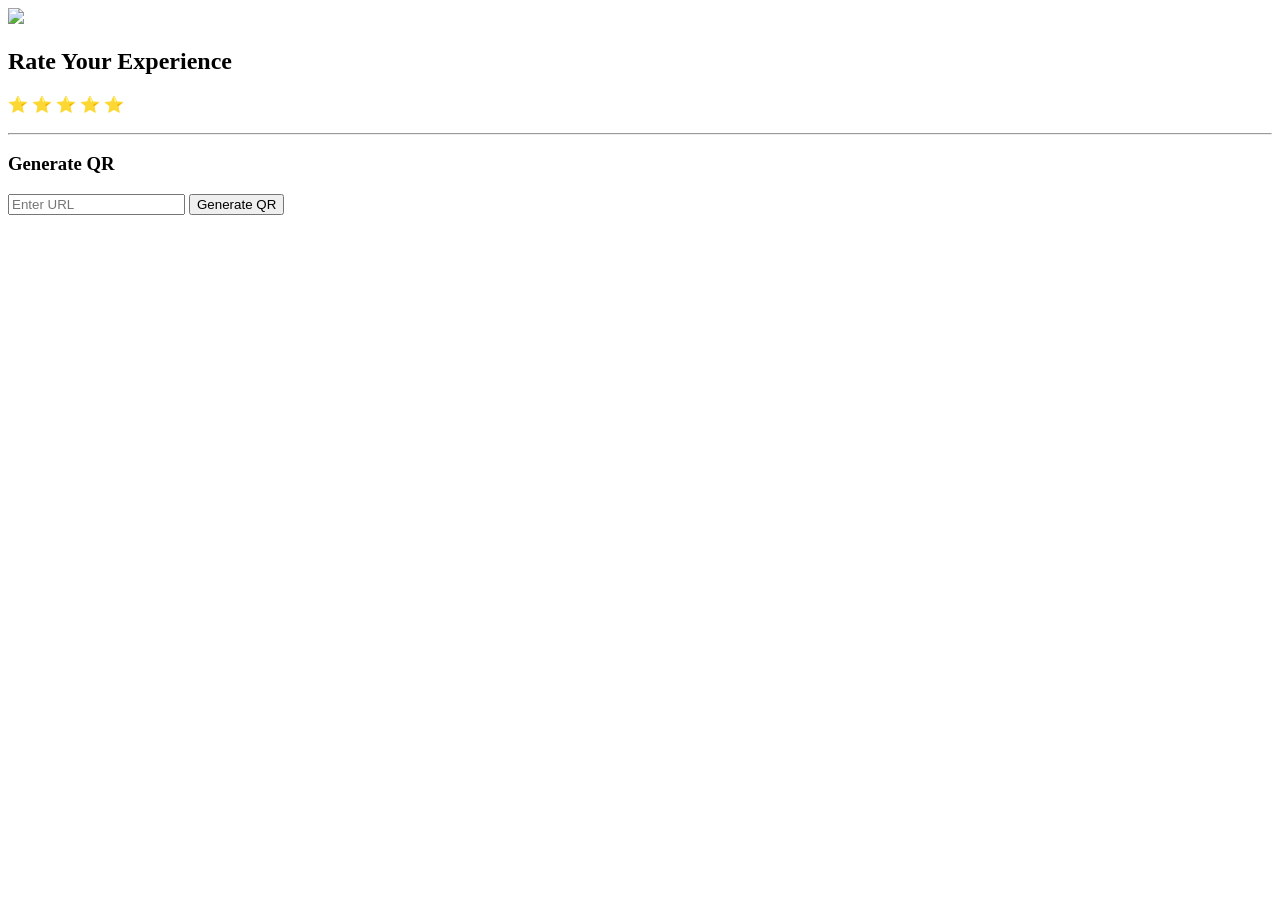
==== index.html @ d6a7678d "Create index.html" ====
<!DOCTYPE html>
<html>
<head>
  <title>QR Review System</title>
  <link rel="stylesheet" href="style.css">
</head>

<body>

<div class="container">

  <!-- LOGO -->
  <img id="logo" src="assets/logo.png" class="logo">

  <h2 id="welcome">Rate Your Experience</h2>

  <!-- ⭐ RATING -->
  <div id="rating">
    <span onclick="rate(1)">⭐</span>
    <span onclick="rate(2)">⭐</span>
    <span onclick="rate(3)">⭐</span>
    <span onclick="rate(4)">⭐</span>
    <span onclick="rate(5)">⭐</span>
  </div>

  <!-- REVIEW SECTION -->
  <div id="reviewSection" style="display:none;">
    <textarea id="reviewText"></textarea>
    <button onclick="copyAndRedirect()">Copy & Go to Google</button>
  </div>

  <!-- FORM -->
  <div id="formSection" style="display:none;">
    <select id="staff">
      <option>Niral</option>
      <option>Rahul</option>
    </select>

    <input type="text" id="name" placeholder="Your Name">
    <input type="text" id="mobile" placeholder="Mobile Number">

    <button onclick="submitData()">Submit</button>
  </div>

  <!-- CONFIRM -->
  <div id="confirmSection" style="display:none;">
    <button onclick="showSpin()">I have submitted review</button>
  </div>

  <!-- SPIN -->
  <div id="spinSection" style="display:none;">
    <button onclick="spin()">Spin & Win</button>
  </div>

  <!-- RESULT -->
  <h3 id="result"></h3>

  <!-- QR GENERATOR -->
  <hr>
  <h3>Generate QR</h3>
  <input type="text" id="qrText" placeholder="Enter URL">
  <button onclick="generateQR()">Generate QR</button>
  <br><br>
  <div id="qr"></div>

</div>

<script src="script.js"></script>

</body>
</html>
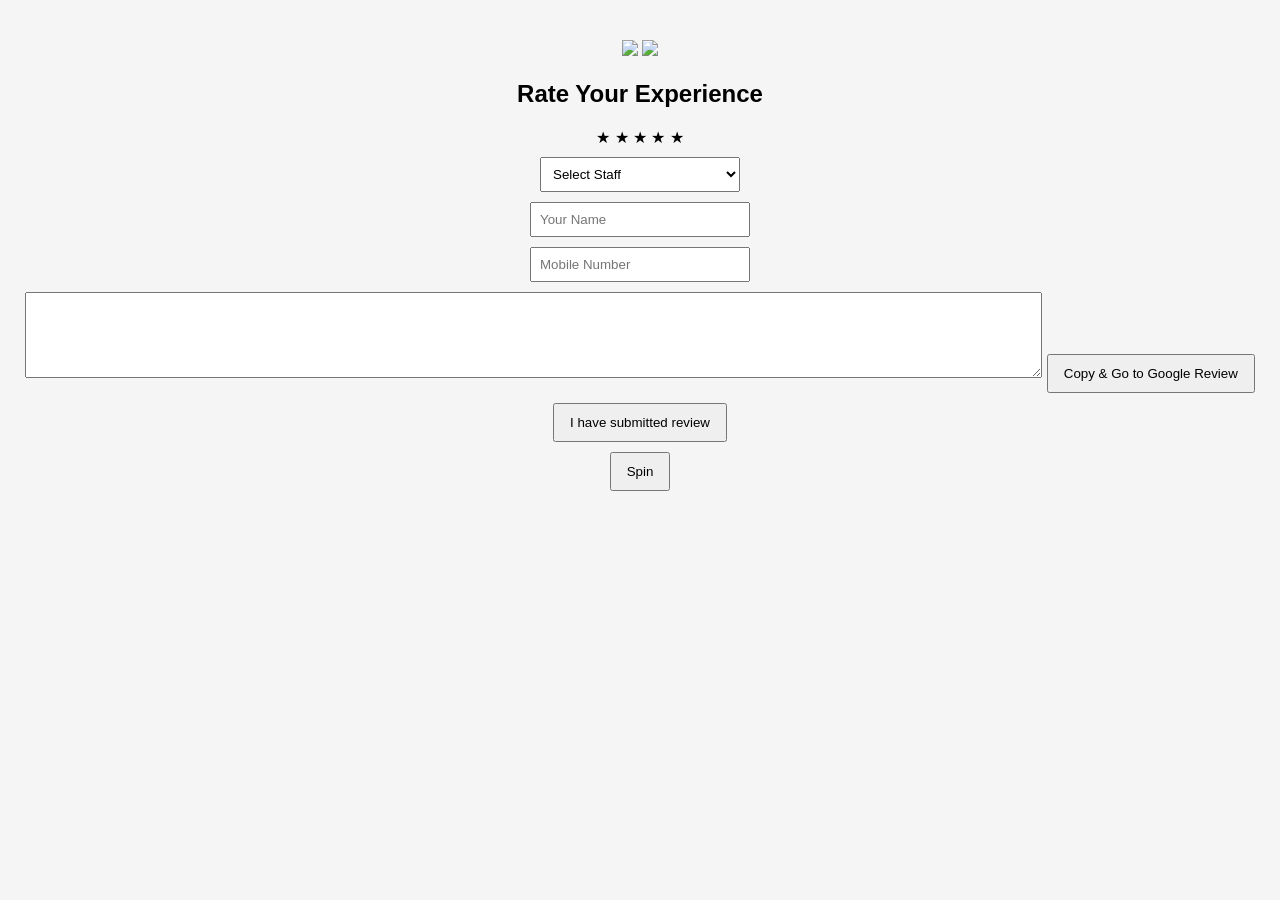
==== commit 54518812: "Update index.html" ====
--- a/index.html
+++ b/index.html
@@ -1,71 +1,65 @@
 <!DOCTYPE html>
 <html>
 <head>
-  <title>QR Review System</title>
+  <title>Rate Us</title>
   <link rel="stylesheet" href="style.css">
 </head>
 
 <body>
 
 <div class="container">
+  <div class="card">
 
-  <!-- LOGO -->
-  <img id="logo" src="assets/logo.png" class="logo">
+    <!-- LOGOS -->
+    <div class="logo-row">
+      <img src="assets/google.png" class="logo">
+      <img src="assets/brand.png" class="logo">
+    </div>
 
-  <h2 id="welcome">Rate Your Experience</h2>
+    <h2>Rate Your Experience</h2>
 
-  <!-- ⭐ RATING -->
-  <div id="rating">
-    <span onclick="rate(1)">⭐</span>
-    <span onclick="rate(2)">⭐</span>
-    <span onclick="rate(3)">⭐</span>
-    <span onclick="rate(4)">⭐</span>
-    <span onclick="rate(5)">⭐</span>
+    <!-- ⭐ RATING -->
+    <div class="rating" id="stars">
+      <span onclick="rate(1)">★</span>
+      <span onclick="rate(2)">★</span>
+      <span onclick="rate(3)">★</span>
+      <span onclick="rate(4)">★</span>
+      <span onclick="rate(5)">★</span>
+    </div>
+
+    <!-- FORM -->
+    <div id="formSection" class="hidden">
+
+      <select id="staff">
+        <option>Select Staff</option>
+        <option>Niral</option>
+        <option>Rahul</option>
+      </select>
+
+      <input type="text" id="name" placeholder="Your Name">
+      <input type="text" id="mobile" placeholder="Mobile Number">
+
+      <textarea id="reviewText"></textarea>
+
+      <button onclick="goToGoogle()">Copy & Go to Google Review</button>
+
+    </div>
+
+    <!-- CONFIRM -->
+    <div id="confirmSection" class="hidden">
+      <button class="secondary" onclick="showWheel()">I have submitted review</button>
+    </div>
+
+    <!-- SPIN -->
+    <div id="wheelSection" class="hidden">
+      <div class="wheel" id="wheel"></div>
+      <button onclick="spinWheel()">Spin</button>
+      <h3 id="reward"></h3>
+    </div>
+
   </div>
-
-  <!-- REVIEW SECTION -->
-  <div id="reviewSection" style="display:none;">
-    <textarea id="reviewText"></textarea>
-    <button onclick="copyAndRedirect()">Copy & Go to Google</button>
-  </div>
-
-  <!-- FORM -->
-  <div id="formSection" style="display:none;">
-    <select id="staff">
-      <option>Niral</option>
-      <option>Rahul</option>
-    </select>
-
-    <input type="text" id="name" placeholder="Your Name">
-    <input type="text" id="mobile" placeholder="Mobile Number">
-
-    <button onclick="submitData()">Submit</button>
-  </div>
-
-  <!-- CONFIRM -->
-  <div id="confirmSection" style="display:none;">
-    <button onclick="showSpin()">I have submitted review</button>
-  </div>
-
-  <!-- SPIN -->
-  <div id="spinSection" style="display:none;">
-    <button onclick="spin()">Spin & Win</button>
-  </div>
-
-  <!-- RESULT -->
-  <h3 id="result"></h3>
-
-  <!-- QR GENERATOR -->
-  <hr>
-  <h3>Generate QR</h3>
-  <input type="text" id="qrText" placeholder="Enter URL">
-  <button onclick="generateQR()">Generate QR</button>
-  <br><br>
-  <div id="qr"></div>
-
 </div>
 
 <script src="script.js"></script>
-
 </body>
 </html>
--- a/style.css
+++ b/style.css
@@ -0,0 +1,36 @@
+body {
+  font-family: Arial;
+  text-align: center;
+  background: #f5f5f5;
+}
+
+.container {
+  margin-top: 40px;
+}
+
+.logo {
+  width: 120px;
+}
+
+#rating span {
+  font-size: 40px;
+  cursor: pointer;
+}
+
+textarea {
+  width: 80%;
+  height: 80px;
+}
+
+input, select {
+  display: block;
+  margin: 10px auto;
+  padding: 8px;
+  width: 200px;
+}
+
+button {
+  padding: 10px 15px;
+  margin-top: 10px;
+  cursor: pointer;
+}
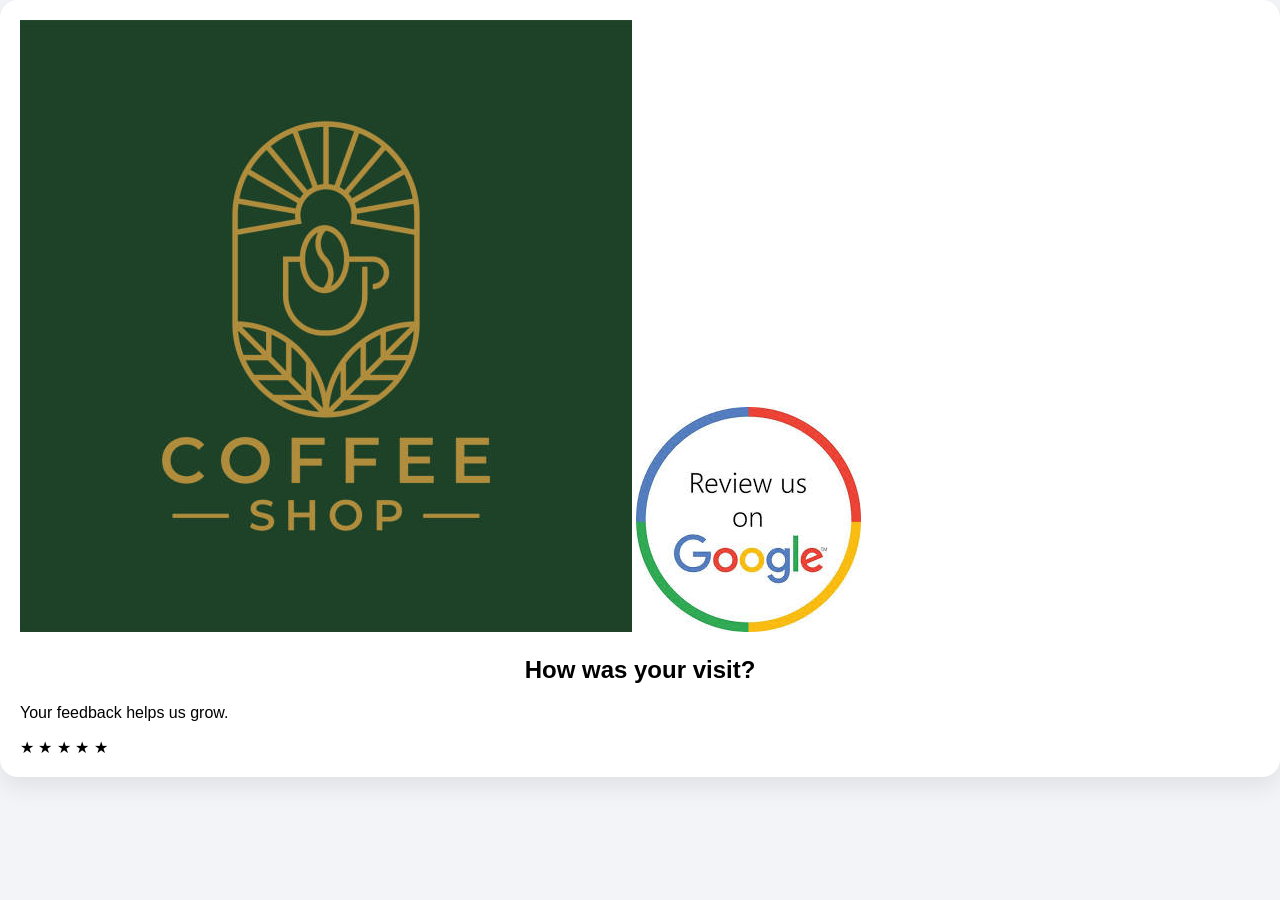
==== commit d38723a7: "Update index.html" ====
--- a/index.html
+++ b/index.html
@@ -1,63 +1,77 @@
 <!DOCTYPE html>
-<html>
+<html lang="en">
 <head>
-  <title>Rate Us</title>
-  <link rel="stylesheet" href="style.css">
+    <meta charset="UTF-8">
+    <meta name="viewport" content="width=device-width, initial-scale=1.0">
+    <title>Rate Our Service</title>
+    <link rel="stylesheet" href="style.css">
+    <link href="https://fonts.googleapis.com/css2?family=Plus+Jakarta+Sans:wght@400;600;700&display=swap" rel="stylesheet">
 </head>
-
 <body>
 
-<div class="container">
-  <div class="card">
+<div class="app-container">
+    <div class="card" id="mainCard">
+        <div class="brand-header">
+            <img src="assets/brand.png" alt="Brand Logo" class="main-logo">
+            <img src="assets/google.png" alt="Google" class="partner-logo">
+        </div>
 
-    <!-- LOGOS -->
-    <div class="logo-row">
-      <img src="assets/google.png" class="logo">
-      <img src="assets/brand.png" class="logo">
+        <div id="step-1">
+            <h2 class="title">How was your visit?</h2>
+            <p class="subtitle">Your feedback helps us grow.</p>
+            
+            <div class="rating-container" id="stars">
+                <span onclick="rate(1)" class="star">★</span>
+                <span onclick="rate(2)" class="star">★</span>
+                <span onclick="rate(3)" class="star">★</span>
+                <span onclick="rate(4)" class="star">★</span>
+                <span onclick="rate(5)" class="star">★</span>
+            </div>
+        </div>
+
+        <div id="formSection" class="hidden animate-in">
+            <div class="input-group">
+                <select id="staff">
+                    <option value="" disabled selected>Select Staff Member</option>
+                    <option value="Niral">Niral</option>
+                    <option value="Rahul">Rahul</option>
+                </select>
+            </div>
+
+            <div class="input-row">
+                <input type="text" id="name" placeholder="Name">
+                <input type="tel" id="mobile" placeholder="Mobile">
+            </div>
+
+            <textarea id="reviewText" placeholder="Tell us more..."></textarea>
+            
+            <p class="agreement-text">By clicking below, you agree to share your feedback on our Google Business page.</p>
+            
+            <button class="btn-primary" onclick="goToGoogle()">
+                Copy & Open Google Review
+            </button>
+        </div>
+
+        <div id="wheelSection" class="hidden animate-in">
+            <h2 class="title">Thanks for the review!</h2>
+            <p class="subtitle">Spin the wheel to claim your reward</p>
+            
+            <div class="wheel-wrapper">
+                <div class="wheel-pointer"></div>
+                <div class="wheel" id="wheel">
+                    </div>
+            </div>
+            
+            <button class="btn-spin" id="spinBtn" onclick="spinWheel()">Spin to Win</button>
+            <div id="rewardDisplay" class="reward-text"></div>
+        </div>
+
+        <div id="thanksSection" class="hidden animate-in">
+            <div class="success-icon">✓</div>
+            <h2 class="title">Thank You!</h2>
+            <p class="subtitle">We appreciate your support. See you again soon!</p>
+        </div>
     </div>
-
-    <h2>Rate Your Experience</h2>
-
-    <!-- ⭐ RATING -->
-    <div class="rating" id="stars">
-      <span onclick="rate(1)">★</span>
-      <span onclick="rate(2)">★</span>
-      <span onclick="rate(3)">★</span>
-      <span onclick="rate(4)">★</span>
-      <span onclick="rate(5)">★</span>
-    </div>
-
-    <!-- FORM -->
-    <div id="formSection" class="hidden">
-
-      <select id="staff">
-        <option>Select Staff</option>
-        <option>Niral</option>
-        <option>Rahul</option>
-      </select>
-
-      <input type="text" id="name" placeholder="Your Name">
-      <input type="text" id="mobile" placeholder="Mobile Number">
-
-      <textarea id="reviewText"></textarea>
-
-      <button onclick="goToGoogle()">Copy & Go to Google Review</button>
-
-    </div>
-
-    <!-- CONFIRM -->
-    <div id="confirmSection" class="hidden">
-      <button class="secondary" onclick="showWheel()">I have submitted review</button>
-    </div>
-
-    <!-- SPIN -->
-    <div id="wheelSection" class="hidden">
-      <div class="wheel" id="wheel"></div>
-      <button onclick="spinWheel()">Spin</button>
-      <h3 id="reward"></h3>
-    </div>
-
-  </div>
 </div>
 
 <script src="script.js"></script>
--- a/style.css
+++ b/style.css
@@ -1,36 +1,93 @@
 body {
-  font-family: Arial;
-  text-align: center;
-  background: #f5f5f5;
+  margin: 0;
+  font-family: 'Segoe UI', sans-serif;
+  background: #f2f4f8;
 }
 
 .container {
-  margin-top: 40px;
+  max-width: 420px;
+  margin: auto;
+  padding: 20px;
+}
+
+.card {
+  background: white;
+  padding: 20px;
+  border-radius: 18px;
+  box-shadow: 0 10px 25px rgba(0,0,0,0.08);
+}
+
+.logo-row {
+  display: flex;
+  justify-content: space-between;
+  align-items: center;
 }
 
 .logo {
-  width: 120px;
+  height: 40px;
 }
 
-#rating span {
-  font-size: 40px;
+h2 {
+  text-align: center;
+  margin: 20px 0;
+}
+
+.rating span {
+  font-size: 38px;
+  cursor: pointer;
+  color: #ccc;
+}
+
+.rating .active {
+  color: gold;
+}
+
+input, select, textarea {
+  width: 100%;
+  padding: 12px;
+  margin-top: 10px;
+  border-radius: 10px;
+  border: 1px solid #ddd;
+}
+
+button {
+  width: 100%;
+  padding: 14px;
+  margin-top: 15px;
+  border: none;
+  border-radius: 12px;
+  background: #4CAF50;
+  color: white;
+  font-size: 16px;
   cursor: pointer;
 }
 
-textarea {
-  width: 80%;
-  height: 80px;
+button.secondary {
+  background: #2196F3;
 }
 
-input, select {
-  display: block;
-  margin: 10px auto;
-  padding: 8px;
-  width: 200px;
+.hidden {
+  display: none;
 }
 
-button {
-  padding: 10px 15px;
-  margin-top: 10px;
-  cursor: pointer;
+/* 🎡 Spin Wheel */
+.wheel {
+  width: 220px;
+  height: 220px;
+  border-radius: 50%;
+  border: 8px solid #eee;
+  margin: 20px auto;
+  position: relative;
+  overflow: hidden;
 }
+
+.segment {
+  position: absolute;
+  width: 50%;
+  height: 50%;
+  transform-origin: 100% 100%;
+  background: #ff9800;
+  color: white;
+  text-align: center;
+  font-size: 12px;
+}
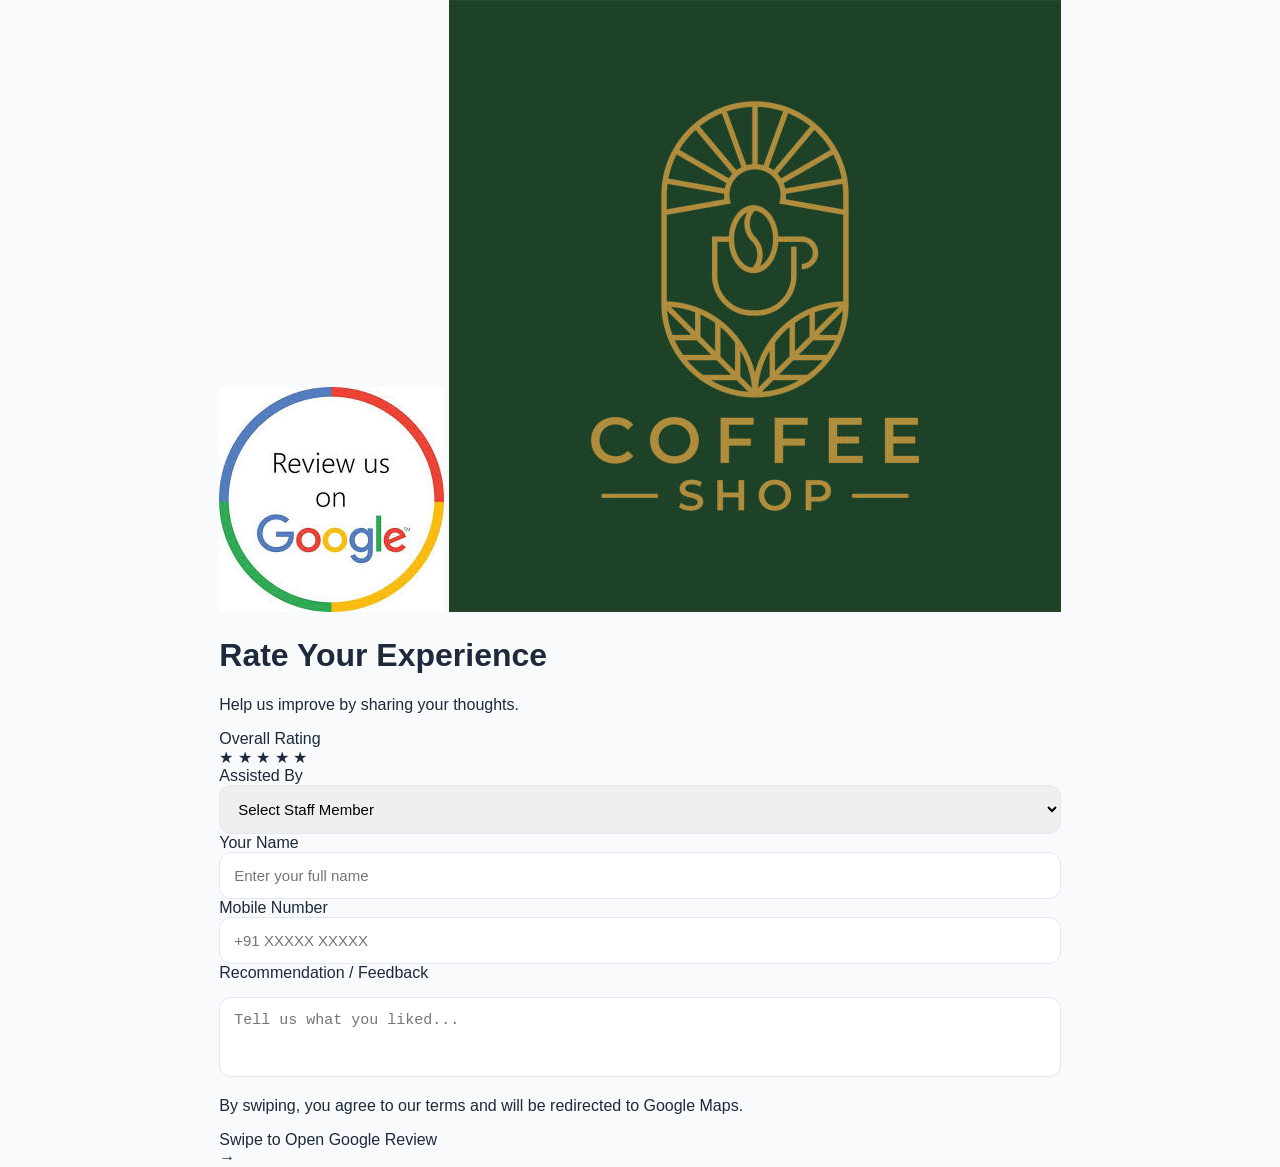
==== commit 084275f0: "Update index.html" ====
--- a/index.html
+++ b/index.html
@@ -2,75 +2,83 @@
 <html lang="en">
 <head>
     <meta charset="UTF-8">
-    <meta name="viewport" content="width=device-width, initial-scale=1.0">
-    <title>Rate Our Service</title>
+    <meta name="viewport" content="width=device-width, initial-scale=1.0, maximum-scale=1.0, user-scalable=no">
+    <title>Customer Feedback</title>
     <link rel="stylesheet" href="style.css">
-    <link href="https://fonts.googleapis.com/css2?family=Plus+Jakarta+Sans:wght@400;600;700&display=swap" rel="stylesheet">
+    <link href="https://fonts.googleapis.com/css2?family=Inter:wght@400;500;600;700&display=swap" rel="stylesheet">
 </head>
 <body>
 
-<div class="app-container">
-    <div class="card" id="mainCard">
-        <div class="brand-header">
-            <img src="assets/brand.png" alt="Brand Logo" class="main-logo">
-            <img src="assets/google.png" alt="Google" class="partner-logo">
+<div class="app-shell">
+    <div class="main-card">
+        
+        <div class="header-logos">
+            <img src="assets/google.png" alt="Google" class="logo-left">
+            <img src="assets/brand.png" alt="Brand" class="logo-right">
         </div>
 
-        <div id="step-1">
-            <h2 class="title">How was your visit?</h2>
-            <p class="subtitle">Your feedback helps us grow.</p>
-            
-            <div class="rating-container" id="stars">
-                <span onclick="rate(1)" class="star">★</span>
-                <span onclick="rate(2)" class="star">★</span>
-                <span onclick="rate(3)" class="star">★</span>
-                <span onclick="rate(4)" class="star">★</span>
-                <span onclick="rate(5)" class="star">★</span>
+        <div id="feedback-form">
+            <h1 class="main-title">Rate Your Experience</h1>
+            <p class="desc">Help us improve by sharing your thoughts.</p>
+
+            <div class="section">
+                <label class="field-label">Overall Rating</label>
+                <div class="stars-row" id="stars">
+                    <span onclick="rate(1)">★</span>
+                    <span onclick="rate(2)">★</span>
+                    <span onclick="rate(3)">★</span>
+                    <span onclick="rate(4)">★</span>
+                    <span onclick="rate(5)">★</span>
+                </div>
+            </div>
+
+            <div class="form-container">
+                <div class="field-group">
+                    <label class="field-label" for="staff">Assisted By</label>
+                    <select id="staff">
+                        <option value="" disabled selected>Select Staff Member</option>
+                        <option value="Niral">Niral</option>
+                        <option value="Rahul">Rahul</option>
+                    </select>
+                </div>
+
+                <div class="field-group">
+                    <label class="field-label" for="name">Your Name</label>
+                    <input type="text" id="name" placeholder="Enter your full name">
+                </div>
+
+                <div class="field-group">
+                    <label class="field-label" for="mobile">Mobile Number</label>
+                    <input type="tel" id="mobile" placeholder="+91 XXXXX XXXXX">
+                </div>
+
+                <div class="field-group">
+                    <label class="field-label" for="reviewText">Recommendation / Feedback</label>
+                    <textarea id="reviewText" placeholder="Tell us what you liked..."></textarea>
+                </div>
+
+                <p class="agreement-note">By swiping, you agree to our terms and will be redirected to Google Maps.</p>
+
+                <div class="swipe-container" id="swipeContainer">
+                    <div class="swipe-bg">Swipe to Open Google Review</div>
+                    <div class="swipe-handle" id="swipeHandle">
+                        <span class="arrow">→</span>
+                    </div>
+                </div>
             </div>
         </div>
 
-        <div id="formSection" class="hidden animate-in">
-            <div class="input-group">
-                <select id="staff">
-                    <option value="" disabled selected>Select Staff Member</option>
-                    <option value="Niral">Niral</option>
-                    <option value="Rahul">Rahul</option>
-                </select>
+        <div id="wheelSection" class="hidden">
+            <h2 class="main-title">You're Awesome!</h2>
+            <p class="desc">Spin to claim your thank-you gift.</p>
+            <div class="wheel-box">
+                <div class="pointer"></div>
+                <div class="wheel-circle" id="wheel"></div>
             </div>
-
-            <div class="input-row">
-                <input type="text" id="name" placeholder="Name">
-                <input type="tel" id="mobile" placeholder="Mobile">
-            </div>
-
-            <textarea id="reviewText" placeholder="Tell us more..."></textarea>
-            
-            <p class="agreement-text">By clicking below, you agree to share your feedback on our Google Business page.</p>
-            
-            <button class="btn-primary" onclick="goToGoogle()">
-                Copy & Open Google Review
-            </button>
+            <button class="btn-action" onclick="spinWheel()">SPIN NOW</button>
+            <div id="rewardMsg" class="reward-banner"></div>
         </div>
 
-        <div id="wheelSection" class="hidden animate-in">
-            <h2 class="title">Thanks for the review!</h2>
-            <p class="subtitle">Spin the wheel to claim your reward</p>
-            
-            <div class="wheel-wrapper">
-                <div class="wheel-pointer"></div>
-                <div class="wheel" id="wheel">
-                    </div>
-            </div>
-            
-            <button class="btn-spin" id="spinBtn" onclick="spinWheel()">Spin to Win</button>
-            <div id="rewardDisplay" class="reward-text"></div>
-        </div>
-
-        <div id="thanksSection" class="hidden animate-in">
-            <div class="success-icon">✓</div>
-            <h2 class="title">Thank You!</h2>
-            <p class="subtitle">We appreciate your support. See you again soon!</p>
-        </div>
     </div>
 </div>
 
--- a/style.css
+++ b/style.css
@@ -1,93 +1,155 @@
-body {
-  margin: 0;
-  font-family: 'Segoe UI', sans-serif;
-  background: #f2f4f8;
+:root {
+    --primary: #4f46e5;
+    --success: #22c55e;
+    --bg: #f8fafc;
+    --text-dark: #1e293b;
+    --text-light: #64748b;
+    --white: #ffffff;
 }
 
-.container {
-  max-width: 420px;
-  margin: auto;
-  padding: 20px;
+* { box-sizing: border-box; -webkit-tap-highlight-color: transparent; }
+
+body {
+    margin: 0;
+    font-family: 'Plus Jakarta Sans', sans-serif;
+    background-color: var(--bg);
+    color: var(--text-dark);
+    display: flex;
+    justify-content: center;
+    min-height: 100vh;
+}
+
+.app-container {
+    width: 100%;
+    max-width: 450px;
+    padding: 20px;
+    display: flex;
+    align-items: center;
 }
 
 .card {
-  background: white;
-  padding: 20px;
-  border-radius: 18px;
-  box-shadow: 0 10px 25px rgba(0,0,0,0.08);
+    background: var(--white);
+    width: 100%;
+    padding: 30px 24px;
+    border-radius: 24px;
+    box-shadow: 0 20px 25px -5px rgba(0, 0, 0, 0.1);
+    text-align: center;
 }
 
-.logo-row {
-  display: flex;
-  justify-content: space-between;
-  align-items: center;
+.brand-header {
+    display: flex;
+    justify-content: space-between;
+    align-items: center;
+    margin-bottom: 30px;
 }
 
-.logo {
-  height: 40px;
+.main-logo { height: 45px; object-fit: contain; }
+.partner-logo { height: 28px; opacity: 0.7; }
+
+.title { font-size: 22px; font-weight: 700; margin-bottom: 8px; }
+.subtitle { color: var(--text-light); font-size: 14px; margin-bottom: 24px; }
+
+/* Rating */
+.rating-container {
+    display: flex;
+    justify-content: center;
+    gap: 8px;
+    margin-bottom: 10px;
 }
 
-h2 {
-  text-align: center;
-  margin: 20px 0;
+.star {
+    font-size: 42px;
+    cursor: pointer;
+    color: #e2e8f0;
+    transition: transform 0.2s, color 0.2s;
 }
 
-.rating span {
-  font-size: 38px;
-  cursor: pointer;
-  color: #ccc;
+.star.active { color: #fbbf24; transform: scale(1.1); }
+
+/* Form Elements */
+.input-group, .input-row { margin-top: 15px; }
+.input-row { display: grid; grid-template-columns: 1fr 1fr; gap: 10px; }
+
+input, select, textarea {
+    width: 100%;
+    padding: 14px;
+    border: 1.5px solid #e2e8f0;
+    border-radius: 12px;
+    font-size: 15px;
+    outline: none;
+    transition: border-color 0.2s;
 }
 
-.rating .active {
-  color: gold;
-}
+input:focus { border-color: var(--primary); }
 
-input, select, textarea {
-  width: 100%;
-  padding: 12px;
-  margin-top: 10px;
-  border-radius: 10px;
-  border: 1px solid #ddd;
+textarea { height: 80px; resize: none; margin-top: 15px; }
+
+.agreement-text {
+    font-size: 11px;
+    color: var(--text-light);
+    margin: 15px 0;
 }
 
 button {
-  width: 100%;
-  padding: 14px;
-  margin-top: 15px;
-  border: none;
-  border-radius: 12px;
-  background: #4CAF50;
-  color: white;
-  font-size: 16px;
-  cursor: pointer;
+    width: 100%;
+    padding: 16px;
+    border-radius: 14px;
+    font-weight: 600;
+    cursor: pointer;
+    border: none;
+    transition: filter 0.2s;
 }
 
-button.secondary {
-  background: #2196F3;
+.btn-primary { background: var(--primary); color: white; }
+.btn-spin { background: var(--text-dark); color: white; margin-top: 20px; }
+
+/* Wheel Design */
+.wheel-wrapper {
+    position: relative;
+    width: 260px;
+    height: 260px;
+    margin: 20px auto;
 }
 
-.hidden {
-  display: none;
+.wheel {
+    width: 100%;
+    height: 100%;
+    border-radius: 50%;
+    border: 5px solid var(--text-dark);
+    position: relative;
+    overflow: hidden;
+    transition: transform 4s cubic-bezier(0.15, 0, 0.15, 1);
+    background: conic-gradient(
+        #4f46e5 0deg 90deg, 
+        #818cf8 90deg 180deg, 
+        #4f46e5 180deg 270deg, 
+        #818cf8 270deg 360deg
+    );
 }
 
-/* 🎡 Spin Wheel */
-.wheel {
-  width: 220px;
-  height: 220px;
-  border-radius: 50%;
-  border: 8px solid #eee;
-  margin: 20px auto;
-  position: relative;
-  overflow: hidden;
+.wheel-pointer {
+    position: absolute;
+    top: -10px;
+    left: 50%;
+    transform: translateX(-50%);
+    width: 30px;
+    height: 30px;
+    background: #ef4444;
+    clip-path: polygon(50% 100%, 0 0, 100% 0);
+    z-index: 10;
 }
 
-.segment {
-  position: absolute;
-  width: 50%;
-  height: 50%;
-  transform-origin: 100% 100%;
-  background: #ff9800;
-  color: white;
-  text-align: center;
-  font-size: 12px;
+.reward-text {
+    margin-top: 15px;
+    font-weight: 700;
+    font-size: 18px;
+    color: var(--primary);
 }
+
+.hidden { display: none; }
+.animate-in { animation: fadeInUp 0.5s ease forwards; }
+
+@keyframes fadeInUp {
+    from { opacity: 0; transform: translateY(20px); }
+    to { opacity: 1; transform: translateY(0); }
+}
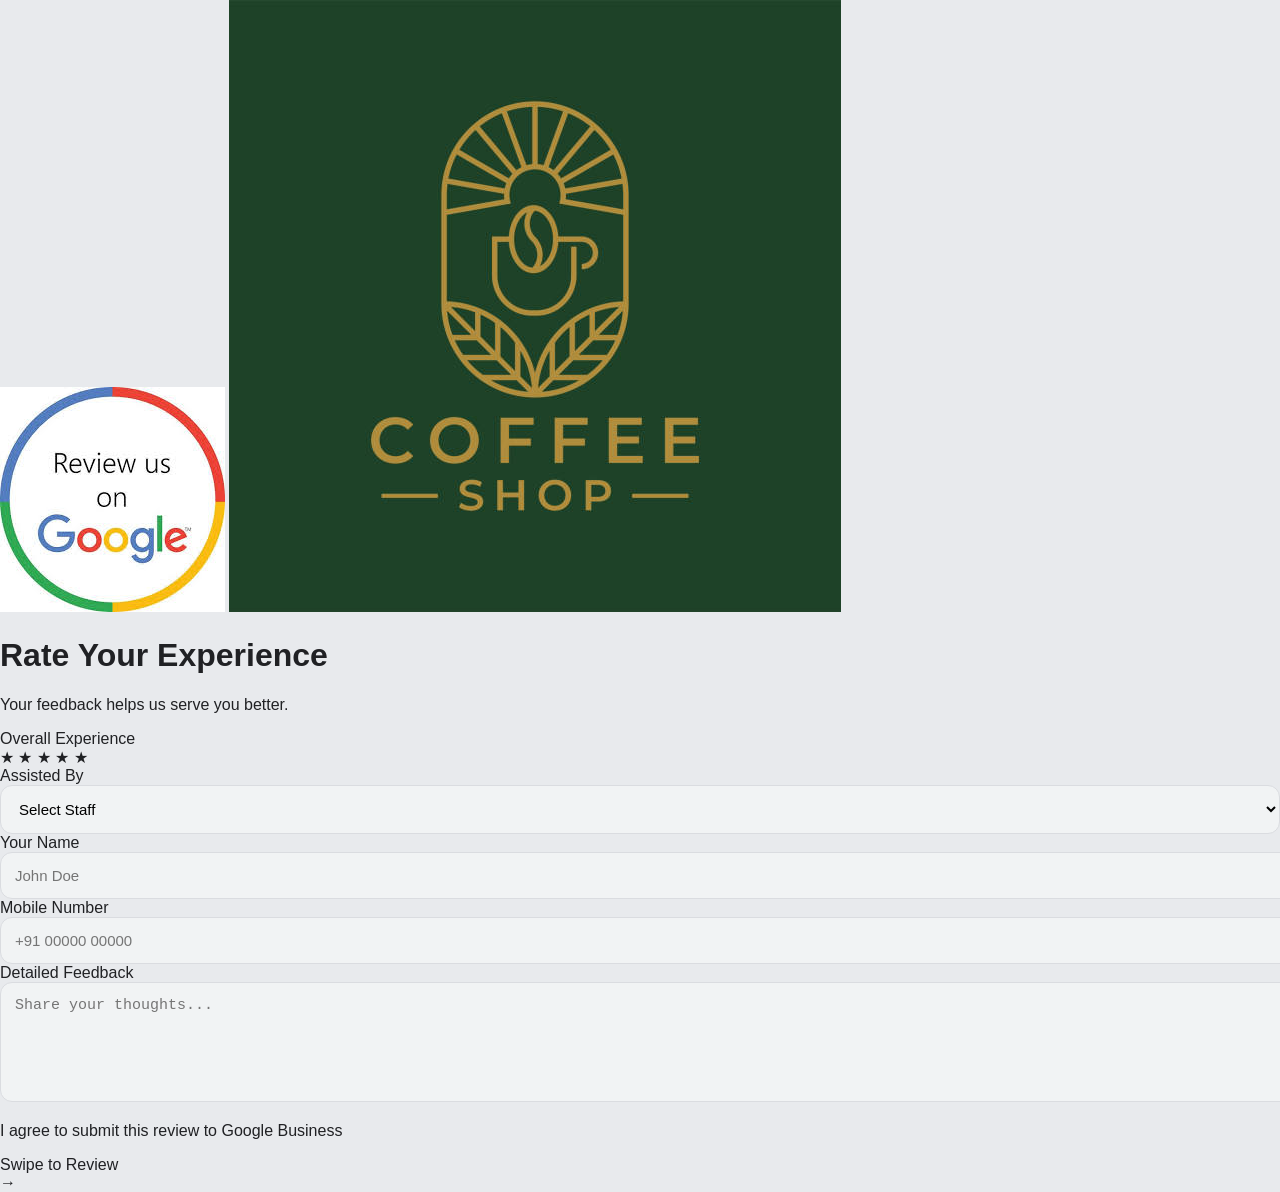
==== commit fa1d63fa: "Update index.html" ====
--- a/index.html
+++ b/index.html
@@ -5,25 +5,26 @@
     <meta name="viewport" content="width=device-width, initial-scale=1.0, maximum-scale=1.0, user-scalable=no">
     <title>Customer Feedback</title>
     <link rel="stylesheet" href="style.css">
-    <link href="https://fonts.googleapis.com/css2?family=Inter:wght@400;500;600;700&display=swap" rel="stylesheet">
+    <link href="https://fonts.googleapis.com/css2?family=Plus+Jakarta+Sans:wght@400;600;700&display=swap" rel="stylesheet">
 </head>
 <body>
 
-<div class="app-shell">
-    <div class="main-card">
-        
-        <div class="header-logos">
-            <img src="assets/google.png" alt="Google" class="logo-left">
-            <img src="assets/brand.png" alt="Brand" class="logo-right">
-        </div>
+<div class="mobile-wrapper">
+    <header class="app-header">
+        <img src="assets/google.png" alt="Google" class="google-logo">
+        <img src="assets/brand.png" alt="Brand Logo" class="brand-logo">
+    </header>
 
-        <div id="feedback-form">
-            <h1 class="main-title">Rate Your Experience</h1>
-            <p class="desc">Help us improve by sharing your thoughts.</p>
+    <main class="content-card">
+        <div id="form-view">
+            <div class="text-center">
+                <h1 class="headline">Rate Your Experience</h1>
+                <p class="sub-headline">Your feedback helps us serve you better.</p>
+            </div>
 
-            <div class="section">
-                <label class="field-label">Overall Rating</label>
-                <div class="stars-row" id="stars">
+            <div class="input-section">
+                <label class="section-label">Overall Experience</label>
+                <div class="star-rating" id="stars">
                     <span onclick="rate(1)">★</span>
                     <span onclick="rate(2)">★</span>
                     <span onclick="rate(3)">★</span>
@@ -32,54 +33,56 @@
                 </div>
             </div>
 
-            <div class="form-container">
-                <div class="field-group">
-                    <label class="field-label" for="staff">Assisted By</label>
+            <div class="form-grid">
+                <div class="field">
+                    <label for="staff">Assisted By</label>
                     <select id="staff">
-                        <option value="" disabled selected>Select Staff Member</option>
+                        <option value="" disabled selected>Select Staff</option>
                         <option value="Niral">Niral</option>
                         <option value="Rahul">Rahul</option>
                     </select>
                 </div>
 
-                <div class="field-group">
-                    <label class="field-label" for="name">Your Name</label>
-                    <input type="text" id="name" placeholder="Enter your full name">
+                <div class="field">
+                    <label for="name">Your Name</label>
+                    <input type="text" id="name" placeholder="John Doe">
                 </div>
 
-                <div class="field-group">
-                    <label class="field-label" for="mobile">Mobile Number</label>
-                    <input type="tel" id="mobile" placeholder="+91 XXXXX XXXXX">
+                <div class="field">
+                    <label for="mobile">Mobile Number</label>
+                    <input type="tel" id="mobile" placeholder="+91 00000 00000">
                 </div>
 
-                <div class="field-group">
-                    <label class="field-label" for="reviewText">Recommendation / Feedback</label>
-                    <textarea id="reviewText" placeholder="Tell us what you liked..."></textarea>
+                <div class="field">
+                    <label for="reviewText">Detailed Feedback</label>
+                    <textarea id="reviewText" placeholder="Share your thoughts..."></textarea>
                 </div>
+            </div>
 
-                <p class="agreement-note">By swiping, you agree to our terms and will be redirected to Google Maps.</p>
-
-                <div class="swipe-container" id="swipeContainer">
-                    <div class="swipe-bg">Swipe to Open Google Review</div>
-                    <div class="swipe-handle" id="swipeHandle">
-                        <span class="arrow">→</span>
+            <div class="swipe-area">
+                <p class="agreement">I agree to submit this review to Google Business</p>
+                <div class="swipe-track" id="swipeTrack">
+                    <div class="swipe-text">Swipe to Review</div>
+                    <div class="swipe-thumb" id="swipeThumb">
+                        <span class="icon">→</span>
                     </div>
                 </div>
             </div>
         </div>
 
-        <div id="wheelSection" class="hidden">
-            <h2 class="main-title">You're Awesome!</h2>
-            <p class="desc">Spin to claim your thank-you gift.</p>
-            <div class="wheel-box">
-                <div class="pointer"></div>
-                <div class="wheel-circle" id="wheel"></div>
+        <div id="wheel-view" class="hidden animate-fade">
+            <h2 class="headline">Thank You!</h2>
+            <p class="sub-headline">You've earned a spin!</p>
+            
+            <div class="wheel-container">
+                <div class="wheel-pin"></div>
+                <div class="wheel-disc" id="wheel"></div>
             </div>
-            <button class="btn-action" onclick="spinWheel()">SPIN NOW</button>
-            <div id="rewardMsg" class="reward-banner"></div>
+            
+            <button class="btn-spin" onclick="startSpin()">Tap to Spin</button>
+            <div id="reward-notif" class="reward-box"></div>
         </div>
-
-    </div>
+    </main>
 </div>
 
 <script src="script.js"></script>
--- a/style.css
+++ b/style.css
@@ -1,155 +1,116 @@
 :root {
-    --primary: #4f46e5;
-    --success: #22c55e;
-    --bg: #f8fafc;
-    --text-dark: #1e293b;
-    --text-light: #64748b;
-    --white: #ffffff;
+    --brand-primary: #1a73e8; /* Google Blue */
+    --text-main: #202124;
+    --text-sub: #5f6368;
+    --border: #dadce0;
+    --bg-light: #f1f3f4;
 }
-
-* { box-sizing: border-box; -webkit-tap-highlight-color: transparent; }
 
 body {
     margin: 0;
-    font-family: 'Plus Jakarta Sans', sans-serif;
-    background-color: var(--bg);
-    color: var(--text-dark);
+    background: #e8eaed;
+    font-family: 'Inter', sans-serif;
+    color: var(--text-main);
+}
+
+.app-shell {
     display: flex;
     justify-content: center;
+    padding: 15px;
     min-height: 100vh;
 }
 
-.app-container {
+.main-card {
+    background: white;
     width: 100%;
-    max-width: 450px;
-    padding: 20px;
-    display: flex;
-    align-items: center;
+    max-width: 400px;
+    border-radius: 28px;
+    padding: 24px;
+    box-shadow: 0 4px 20px rgba(0,0,0,0.05);
 }
 
-.card {
-    background: var(--white);
-    width: 100%;
-    padding: 30px 24px;
-    border-radius: 24px;
-    box-shadow: 0 20px 25px -5px rgba(0, 0, 0, 0.1);
-    text-align: center;
-}
-
-.brand-header {
+/* Logo Layout */
+.header-logos {
     display: flex;
     justify-content: space-between;
     align-items: center;
     margin-bottom: 30px;
 }
 
-.main-logo { height: 45px; object-fit: contain; }
-.partner-logo { height: 28px; opacity: 0.7; }
+.logo-left { height: 24px; }
+.logo-right { height: 40px; border-radius: 8px; }
 
-.title { font-size: 22px; font-weight: 700; margin-bottom: 8px; }
-.subtitle { color: var(--text-light); font-size: 14px; margin-bottom: 24px; }
+.main-title { font-size: 24px; font-weight: 700; text-align: center; margin: 0; }
+.desc { text-align: center; color: var(--text-sub); font-size: 14px; margin-top: 8px; margin-bottom: 25px;}
 
-/* Rating */
-.rating-container {
-    display: flex;
-    justify-content: center;
-    gap: 8px;
-    margin-bottom: 10px;
+/* Form Fields */
+.field-group { margin-bottom: 18px; }
+.field-label { 
+    display: block; 
+    font-size: 13px; 
+    font-weight: 600; 
+    color: var(--text-sub);
+    margin-bottom: 6px;
+    text-transform: uppercase;
+    letter-spacing: 0.5px;
 }
-
-.star {
-    font-size: 42px;
-    cursor: pointer;
-    color: #e2e8f0;
-    transition: transform 0.2s, color 0.2s;
-}
-
-.star.active { color: #fbbf24; transform: scale(1.1); }
-
-/* Form Elements */
-.input-group, .input-row { margin-top: 15px; }
-.input-row { display: grid; grid-template-columns: 1fr 1fr; gap: 10px; }
 
 input, select, textarea {
     width: 100%;
     padding: 14px;
-    border: 1.5px solid #e2e8f0;
+    border: 1px solid var(--border);
     border-radius: 12px;
+    background: var(--bg-light);
     font-size: 15px;
     outline: none;
-    transition: border-color 0.2s;
 }
 
-input:focus { border-color: var(--primary); }
+textarea { height: 90px; resize: none; }
 
-textarea { height: 80px; resize: none; margin-top: 15px; }
+/* Stars */
+.stars-row { display: flex; justify-content: center; gap: 10px; margin-bottom: 20px; }
+.stars-row span { font-size: 40px; color: #ddd; cursor: pointer; transition: 0.2s; }
+.stars-row .active { color: #fbbc05; }
 
-.agreement-text {
-    font-size: 11px;
-    color: var(--text-light);
-    margin: 15px 0;
+/* ↔️ Swipe Button Styling */
+.swipe-container {
+    position: relative;
+    height: 60px;
+    background: #f1f3f4;
+    border-radius: 30px;
+    margin-top: 25px;
+    overflow: hidden;
+    border: 1px solid var(--border);
 }
 
-button {
+.swipe-bg {
+    position: absolute;
     width: 100%;
-    padding: 16px;
-    border-radius: 14px;
+    height: 100%;
+    display: flex;
+    align-items: center;
+    justify-content: center;
+    font-size: 14px;
     font-weight: 600;
-    cursor: pointer;
-    border: none;
-    transition: filter 0.2s;
+    color: var(--text-sub);
 }
 
-.btn-primary { background: var(--primary); color: white; }
-.btn-spin { background: var(--text-dark); color: white; margin-top: 20px; }
-
-/* Wheel Design */
-.wheel-wrapper {
-    position: relative;
-    width: 260px;
-    height: 260px;
-    margin: 20px auto;
+.swipe-handle {
+    position: absolute;
+    height: 50px;
+    width: 50px;
+    background: var(--brand-primary);
+    border-radius: 25px;
+    top: 5px;
+    left: 5px;
+    display: flex;
+    align-items: center;
+    justify-content: center;
+    color: white;
+    cursor: pointer;
+    box-shadow: 0 4px 10px rgba(26, 115, 232, 0.3);
+    z-index: 2;
 }
 
-.wheel {
-    width: 100%;
-    height: 100%;
-    border-radius: 50%;
-    border: 5px solid var(--text-dark);
-    position: relative;
-    overflow: hidden;
-    transition: transform 4s cubic-bezier(0.15, 0, 0.15, 1);
-    background: conic-gradient(
-        #4f46e5 0deg 90deg, 
-        #818cf8 90deg 180deg, 
-        #4f46e5 180deg 270deg, 
-        #818cf8 270deg 360deg
-    );
-}
-
-.wheel-pointer {
-    position: absolute;
-    top: -10px;
-    left: 50%;
-    transform: translateX(-50%);
-    width: 30px;
-    height: 30px;
-    background: #ef4444;
-    clip-path: polygon(50% 100%, 0 0, 100% 0);
-    z-index: 10;
-}
-
-.reward-text {
-    margin-top: 15px;
-    font-weight: 700;
-    font-size: 18px;
-    color: var(--primary);
-}
-
+.agreement-note { font-size: 11px; color: var(--text-sub); text-align: center; margin-top: 15px; }
 .hidden { display: none; }
-.animate-in { animation: fadeInUp 0.5s ease forwards; }
-
-@keyframes fadeInUp {
-    from { opacity: 0; transform: translateY(20px); }
-    to { opacity: 1; transform: translateY(0); }
-}
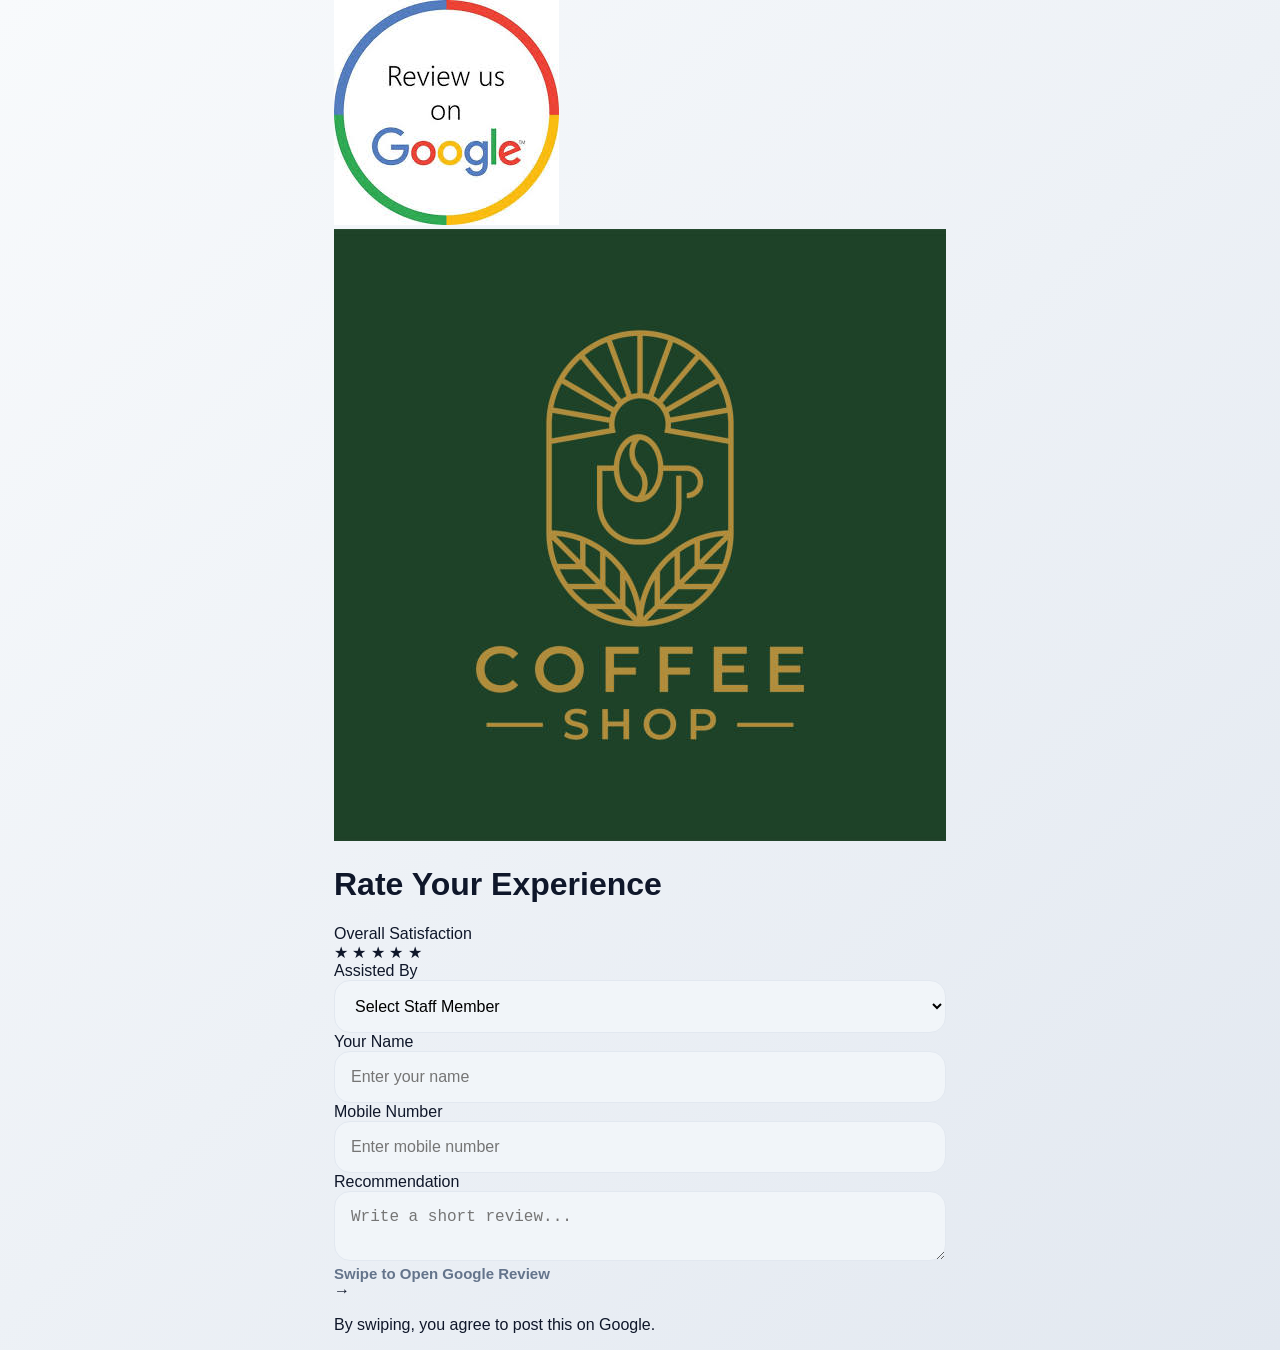
==== commit 518a01f3: "Update index.html" ====
--- a/index.html
+++ b/index.html
@@ -3,85 +3,66 @@
 <head>
     <meta charset="UTF-8">
     <meta name="viewport" content="width=device-width, initial-scale=1.0, maximum-scale=1.0, user-scalable=no">
-    <title>Customer Feedback</title>
+    <title>Customer Review</title>
     <link rel="stylesheet" href="style.css">
     <link href="https://fonts.googleapis.com/css2?family=Plus+Jakarta+Sans:wght@400;600;700&display=swap" rel="stylesheet">
 </head>
 <body>
 
-<div class="mobile-wrapper">
-    <header class="app-header">
-        <img src="assets/google.png" alt="Google" class="google-logo">
-        <img src="assets/brand.png" alt="Brand Logo" class="brand-logo">
+<div class="app-viewport">
+    <header class="logo-container">
+        <div class="google-wrapper">
+            <img src="assets/google.png" alt="Google" class="img-fluid">
+        </div>
+        <div class="brand-wrapper">
+            <img src="assets/brand.png" alt="Brand" class="img-fluid">
+        </div>
     </header>
 
-    <main class="content-card">
-        <div id="form-view">
-            <div class="text-center">
-                <h1 class="headline">Rate Your Experience</h1>
-                <p class="sub-headline">Your feedback helps us serve you better.</p>
-            </div>
-
-            <div class="input-section">
-                <label class="section-label">Overall Experience</label>
-                <div class="star-rating" id="stars">
-                    <span onclick="rate(1)">★</span>
-                    <span onclick="rate(2)">★</span>
-                    <span onclick="rate(3)">★</span>
-                    <span onclick="rate(4)">★</span>
-                    <span onclick="rate(5)">★</span>
-                </div>
-            </div>
-
-            <div class="form-grid">
-                <div class="field">
-                    <label for="staff">Assisted By</label>
-                    <select id="staff">
-                        <option value="" disabled selected>Select Staff</option>
-                        <option value="Niral">Niral</option>
-                        <option value="Rahul">Rahul</option>
-                    </select>
-                </div>
-
-                <div class="field">
-                    <label for="name">Your Name</label>
-                    <input type="text" id="name" placeholder="John Doe">
-                </div>
-
-                <div class="field">
-                    <label for="mobile">Mobile Number</label>
-                    <input type="tel" id="mobile" placeholder="+91 00000 00000">
-                </div>
-
-                <div class="field">
-                    <label for="reviewText">Detailed Feedback</label>
-                    <textarea id="reviewText" placeholder="Share your thoughts..."></textarea>
-                </div>
-            </div>
-
-            <div class="swipe-area">
-                <p class="agreement">I agree to submit this review to Google Business</p>
-                <div class="swipe-track" id="swipeTrack">
-                    <div class="swipe-text">Swipe to Review</div>
-                    <div class="swipe-thumb" id="swipeThumb">
-                        <span class="icon">→</span>
-                    </div>
-                </div>
+    <main class="form-sheet">
+        <h1 class="title">Rate Your Experience</h1>
+        
+        <div class="section">
+            <label class="input-label">Overall Satisfaction</label>
+            <div class="star-row" id="stars">
+                <span onclick="rate(1)">★</span>
+                <span onclick="rate(2)">★</span>
+                <span onclick="rate(3)">★</span>
+                <span onclick="rate(4)">★</span>
+                <span onclick="rate(5)">★</span>
             </div>
         </div>
 
-        <div id="wheel-view" class="hidden animate-fade">
-            <h2 class="headline">Thank You!</h2>
-            <p class="sub-headline">You've earned a spin!</p>
-            
-            <div class="wheel-container">
-                <div class="wheel-pin"></div>
-                <div class="wheel-disc" id="wheel"></div>
-            </div>
-            
-            <button class="btn-spin" onclick="startSpin()">Tap to Spin</button>
-            <div id="reward-notif" class="reward-box"></div>
+        <div class="field-group">
+            <label class="input-label">Assisted By</label>
+            <select id="staff">
+                <option value="" disabled selected>Select Staff Member</option>
+                <option value="Niral">Niral</option>
+                <option value="Rahul">Rahul</option>
+            </select>
         </div>
+
+        <div class="field-group">
+            <label class="input-label">Your Name</label>
+            <input type="text" id="name" placeholder="Enter your name">
+        </div>
+
+        <div class="field-group">
+            <label class="input-label">Mobile Number</label>
+            <input type="tel" id="mobile" placeholder="Enter mobile number">
+        </div>
+
+        <div class="field-group">
+            <label class="input-label">Recommendation</label>
+            <textarea id="reviewText" placeholder="Write a short review..."></textarea>
+        </div>
+
+        <div class="swipe-container" id="swipeTrack">
+            <div class="swipe-text">Swipe to Open Google Review</div>
+            <div class="swipe-handle" id="swipeThumb">→</div>
+        </div>
+
+        <p class="disclaimer">By swiping, you agree to post this on Google.</p>
     </main>
 </div>
 
--- a/style.css
+++ b/style.css
@@ -1,116 +1,123 @@
 :root {
-    --brand-primary: #1a73e8; /* Google Blue */
-    --text-main: #202124;
-    --text-sub: #5f6368;
-    --border: #dadce0;
-    --bg-light: #f1f3f4;
+    --primary: #2563eb;
+    --bg-gradient: linear-gradient(135deg, #f8fafc 0%, #e2e8f0 100%);
+    --card-bg: #ffffff;
+    --text-dark: #0f172a;
+    --text-muted: #64748b;
 }
+
+* { box-sizing: border-box; -webkit-tap-highlight-color: transparent; }
 
 body {
     margin: 0;
-    background: #e8eaed;
-    font-family: 'Inter', sans-serif;
-    color: var(--text-main);
-}
-
-.app-shell {
+    font-family: 'Plus Jakarta Sans', sans-serif;
+    background: var(--bg-gradient);
+    color: var(--text-dark);
     display: flex;
     justify-content: center;
-    padding: 15px;
     min-height: 100vh;
 }
 
-.main-card {
-    background: white;
+.mobile-wrapper {
     width: 100%;
-    max-width: 400px;
-    border-radius: 28px;
-    padding: 24px;
-    box-shadow: 0 4px 20px rgba(0,0,0,0.05);
+    max-width: 430px;
+    display: flex;
+    flex-direction: column;
 }
 
-/* Logo Layout */
-.header-logos {
+/* Header Logo Positioning */
+.app-header {
+    padding: 30px 24px;
     display: flex;
     justify-content: space-between;
     align-items: center;
-    margin-bottom: 30px;
 }
 
-.logo-left { height: 24px; }
-.logo-right { height: 40px; border-radius: 8px; }
+.google-logo { height: 24px; }
+.brand-logo { height: 45px; border-radius: 10px; }
 
-.main-title { font-size: 24px; font-weight: 700; text-align: center; margin: 0; }
-.desc { text-align: center; color: var(--text-sub); font-size: 14px; margin-top: 8px; margin-bottom: 25px;}
+/* Content Card */
+.content-card {
+    background: var(--card-bg);
+    flex: 1;
+    border-top-left-radius: 35px;
+    border-top-right-radius: 35px;
+    padding: 32px 24px;
+    box-shadow: 0 -10px 25px rgba(0,0,0,0.05);
+}
+
+.headline { font-size: 26px; font-weight: 700; margin: 0; letter-spacing: -0.5px; }
+.sub-headline { color: var(--text-muted); font-size: 15px; margin: 8px 0 24px 0; }
 
 /* Form Fields */
-.field-group { margin-bottom: 18px; }
-.field-label { 
-    display: block; 
-    font-size: 13px; 
-    font-weight: 600; 
-    color: var(--text-sub);
-    margin-bottom: 6px;
-    text-transform: uppercase;
-    letter-spacing: 0.5px;
-}
+.section-label { display: block; font-weight: 600; font-size: 14px; margin-bottom: 12px; }
+.field { margin-bottom: 20px; }
+.field label { display: block; font-size: 13px; font-weight: 700; color: var(--text-muted); margin-bottom: 8px; text-transform: uppercase; }
 
 input, select, textarea {
     width: 100%;
-    padding: 14px;
-    border: 1px solid var(--border);
-    border-radius: 12px;
-    background: var(--bg-light);
-    font-size: 15px;
+    padding: 16px;
+    background: #f1f5f9;
+    border: 1px solid #e2e8f0;
+    border-radius: 16px;
+    font-size: 16px;
     outline: none;
 }
 
-textarea { height: 90px; resize: none; }
+/* Star Rating */
+.star-rating { display: flex; justify-content: center; gap: 10px; margin-bottom: 15px; }
+.star-rating span { font-size: 45px; color: #e2e8f0; cursor: pointer; }
+.star-rating .active { color: #f59e0b; }
 
-/* Stars */
-.stars-row { display: flex; justify-content: center; gap: 10px; margin-bottom: 20px; }
-.stars-row span { font-size: 40px; color: #ddd; cursor: pointer; transition: 0.2s; }
-.stars-row .active { color: #fbbc05; }
-
-/* ↔️ Swipe Button Styling */
-.swipe-container {
+/* Swipe Button */
+.swipe-track {
     position: relative;
-    height: 60px;
-    background: #f1f3f4;
-    border-radius: 30px;
-    margin-top: 25px;
-    overflow: hidden;
-    border: 1px solid var(--border);
-}
-
-.swipe-bg {
-    position: absolute;
-    width: 100%;
-    height: 100%;
+    height: 64px;
+    background: #f1f5f9;
+    border-radius: 32px;
     display: flex;
     align-items: center;
     justify-content: center;
-    font-size: 14px;
-    font-weight: 600;
-    color: var(--text-sub);
+    overflow: hidden;
+    margin-top: 15px;
 }
 
-.swipe-handle {
+.swipe-text { font-weight: 600; color: var(--text-muted); font-size: 15px; pointer-events: none; }
+
+.swipe-thumb {
     position: absolute;
-    height: 50px;
-    width: 50px;
-    background: var(--brand-primary);
-    border-radius: 25px;
-    top: 5px;
-    left: 5px;
+    left: 6px;
+    width: 52px;
+    height: 52px;
+    background: var(--primary);
+    border-radius: 26px;
     display: flex;
     align-items: center;
     justify-content: center;
     color: white;
     cursor: pointer;
-    box-shadow: 0 4px 10px rgba(26, 115, 232, 0.3);
-    z-index: 2;
+    box-shadow: 0 4px 12px rgba(37, 99, 235, 0.4);
 }
 
-.agreement-note { font-size: 11px; color: var(--text-sub); text-align: center; margin-top: 15px; }
+.agreement { font-size: 12px; text-align: center; color: var(--text-muted); margin-bottom: 5px; }
+
+/* Wheel View */
+.wheel-container { position: relative; width: 280px; height: 280px; margin: 30px auto; }
+.wheel-disc {
+    width: 100%; height: 100%; border-radius: 50%;
+    border: 8px solid #334155;
+    background: conic-gradient(#3b82f6 0deg 90deg, #60a5fa 90deg 180deg, #3b82f6 180deg 270deg, #60a5fa 270deg 360deg);
+    transition: transform 4s cubic-bezier(0.15, 0, 0.15, 1);
+}
+.wheel-pin {
+    position: absolute; top: -15px; left: 50%; transform: translateX(-50%);
+    width: 30px; height: 30px; background: #ef4444; clip-path: polygon(50% 100%, 0 0, 100% 0); z-index: 5;
+}
+
+.btn-spin {
+    width: 100%; padding: 18px; border-radius: 20px; border: none;
+    background: var(--text-dark); color: white; font-weight: 700; font-size: 16px;
+}
+
 .hidden { display: none; }
+.text-center { text-align: center; }
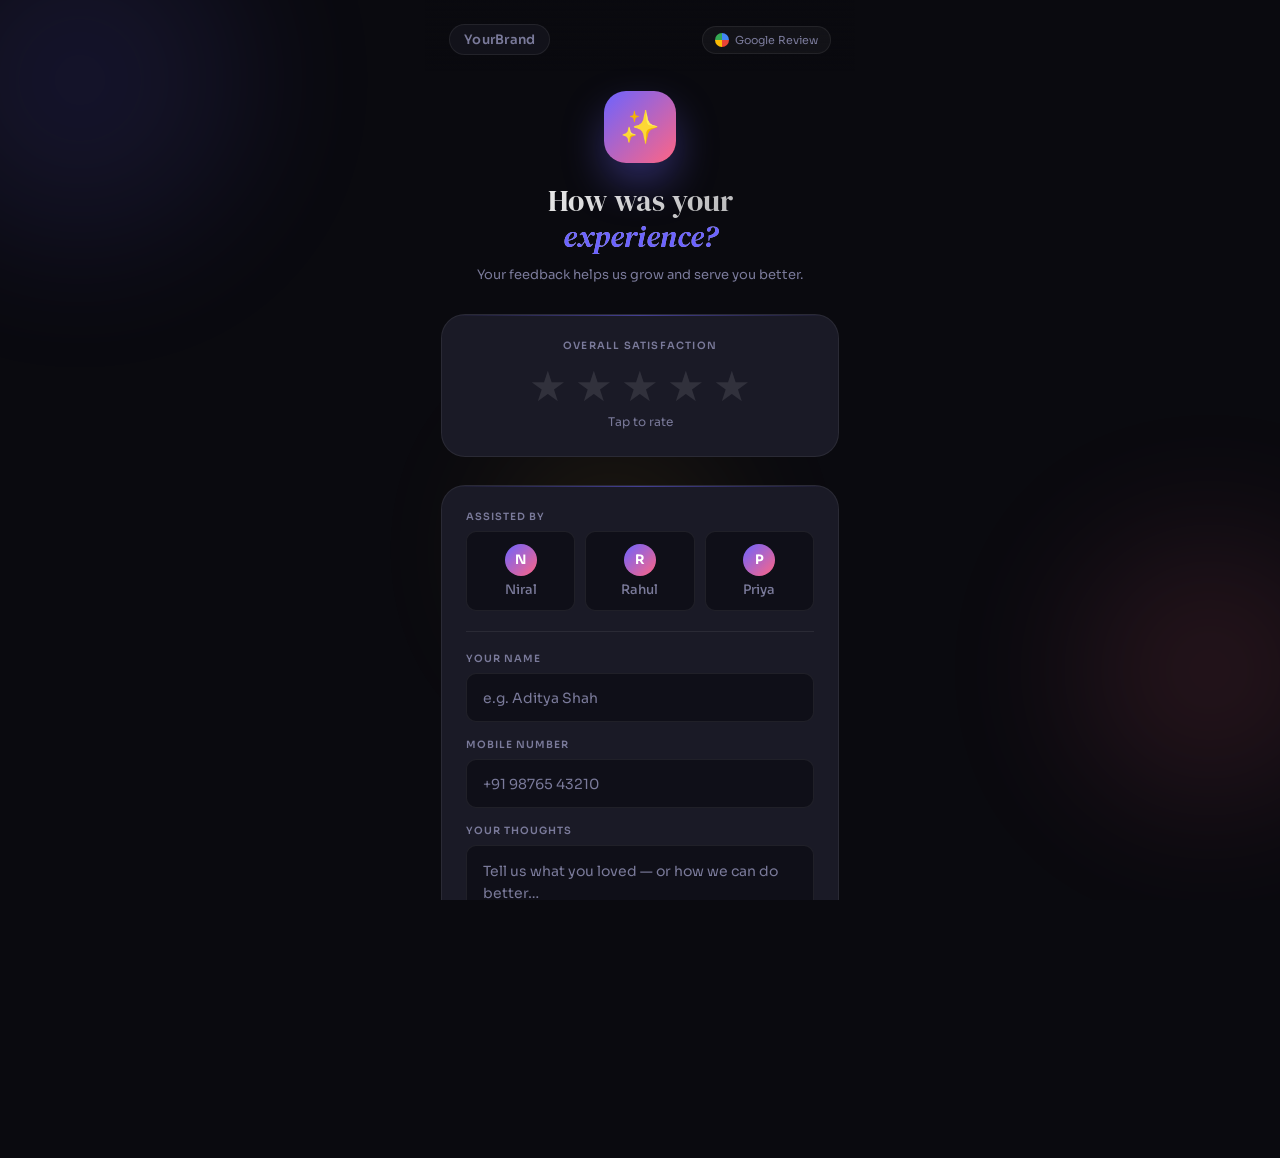
==== commit a7c0f49e: "Update index.html" ====
--- a/index.html
+++ b/index.html
@@ -1,71 +1,579 @@
 <!DOCTYPE html>
 <html lang="en">
 <head>
-    <meta charset="UTF-8">
-    <meta name="viewport" content="width=device-width, initial-scale=1.0, maximum-scale=1.0, user-scalable=no">
-    <title>Customer Review</title>
-    <link rel="stylesheet" href="style.css">
-    <link href="https://fonts.googleapis.com/css2?family=Plus+Jakarta+Sans:wght@400;600;700&display=swap" rel="stylesheet">
+<meta charset="UTF-8">
+<meta name="viewport" content="width=device-width, initial-scale=1.0, maximum-scale=1.0, user-scalable=no">
+<title>Share Your Experience</title>
+<link href="https://fonts.googleapis.com/css2?family=Sora:wght@300;400;500;600;700&family=DM+Serif+Display:ital@0;1&display=swap" rel="stylesheet">
+<style>
+:root {
+  --bg: #0a0a0f;
+  --surface: #12121a;
+  --card: #1a1a26;
+  --border: rgba(255,255,255,0.07);
+  --accent: #6c63ff;
+  --accent2: #ff6584;
+  --gold: #fbbf24;
+  --text: #f0f0f8;
+  --muted: #7a7a9a;
+  --input-bg: #0f0f18;
+  --radius: 18px;
+  --radius-sm: 10px;
+}
+
+* { box-sizing: border-box; margin: 0; padding: 0; -webkit-tap-highlight-color: transparent; }
+
+body, html {
+  width: 100%; height: 100%;
+  background: var(--bg);
+  font-family: 'Sora', sans-serif;
+  color: var(--text);
+  overflow-x: hidden;
+}
+
+/* Animated background blobs */
+.bg-blobs {
+  position: fixed; inset: 0; z-index: 0; pointer-events: none; overflow: hidden;
+}
+.blob {
+  position: absolute; border-radius: 50%; filter: blur(80px); opacity: 0.12;
+  animation: float 8s ease-in-out infinite;
+}
+.blob1 { width: 320px; height: 320px; background: var(--accent); top: -80px; left: -80px; animation-delay: 0s; }
+.blob2 { width: 260px; height: 260px; background: var(--accent2); bottom: 100px; right: -60px; animation-delay: -3s; }
+.blob3 { width: 200px; height: 200px; background: var(--gold); top: 50%; left: 40%; animation-delay: -5s; }
+
+@keyframes float {
+  0%, 100% { transform: translate(0, 0) scale(1); }
+  50% { transform: translate(20px, -30px) scale(1.05); }
+}
+
+/* App wrapper */
+.app {
+  position: relative; z-index: 1;
+  width: 100%; max-width: 430px;
+  margin: 0 auto;
+  min-height: 100vh;
+  display: flex; flex-direction: column;
+  padding: 0 0 40px;
+}
+
+/* Header */
+.header {
+  padding: 24px 24px 16px;
+  display: flex; justify-content: space-between; align-items: center;
+  background: linear-gradient(180deg, rgba(10,10,15,0.95) 0%, transparent 100%);
+  position: sticky; top: 0; z-index: 10;
+}
+.header-logo {
+  display: flex; align-items: center; gap: 10px;
+}
+.logo-pill {
+  background: var(--surface);
+  border: 1px solid var(--border);
+  border-radius: 50px;
+  padding: 6px 14px;
+  font-size: 13px; font-weight: 600;
+  color: var(--muted);
+  letter-spacing: 0.02em;
+}
+.powered-badge {
+  display: flex; align-items: center; gap: 6px;
+  background: rgba(255,255,255,0.04);
+  border: 1px solid var(--border);
+  border-radius: 50px;
+  padding: 6px 12px;
+  font-size: 11px; color: var(--muted);
+}
+.g-dot { width: 14px; height: 14px; border-radius: 50%; background: conic-gradient(#4285f4 0 25%, #ea4335 25% 50%, #fbbc05 50% 75%, #34a853 75%); }
+
+/* Hero section */
+.hero {
+  padding: 20px 24px 0;
+  text-align: center;
+}
+.hero-icon {
+  width: 72px; height: 72px;
+  background: linear-gradient(135deg, var(--accent), var(--accent2));
+  border-radius: 22px;
+  display: flex; align-items: center; justify-content: center;
+  font-size: 32px;
+  margin: 0 auto 20px;
+  box-shadow: 0 20px 40px rgba(108,99,255,0.35);
+  animation: pulse-glow 3s ease-in-out infinite;
+}
+@keyframes pulse-glow {
+  0%, 100% { box-shadow: 0 20px 40px rgba(108,99,255,0.35); }
+  50% { box-shadow: 0 20px 60px rgba(108,99,255,0.55); }
+}
+.hero h1 {
+  font-family: 'DM Serif Display', serif;
+  font-size: 30px; font-weight: 400;
+  line-height: 1.2;
+  margin-bottom: 10px;
+  background: linear-gradient(135deg, #fff 0%, rgba(255,255,255,0.6) 100%);
+  -webkit-background-clip: text; -webkit-text-fill-color: transparent;
+}
+.hero h1 em { font-style: italic; color: var(--accent); -webkit-text-fill-color: var(--accent); }
+.hero p { font-size: 13px; color: var(--muted); line-height: 1.6; }
+
+/* Card */
+.card {
+  margin: 28px 16px 0;
+  background: var(--card);
+  border: 1px solid var(--border);
+  border-radius: 24px;
+  padding: 24px;
+  position: relative;
+  overflow: hidden;
+}
+.card::before {
+  content: '';
+  position: absolute; top: 0; left: 0; right: 0; height: 1px;
+  background: linear-gradient(90deg, transparent, rgba(108,99,255,0.5), transparent);
+}
+
+/* Stars */
+.section-label {
+  font-size: 10px; font-weight: 600; letter-spacing: 0.12em;
+  text-transform: uppercase; color: var(--muted);
+  margin-bottom: 14px;
+}
+.stars-row {
+  display: flex; gap: 8px; justify-content: center;
+  margin-bottom: 6px;
+}
+.star {
+  font-size: 42px; cursor: pointer;
+  color: rgba(255,255,255,0.1);
+  transition: transform 0.2s, color 0.2s;
+  line-height: 1;
+  user-select: none;
+}
+.star.active { color: var(--gold); }
+.star:hover { transform: scale(1.2); }
+.star-label {
+  font-size: 12px; color: var(--muted); text-align: center;
+  min-height: 18px; margin-top: 6px;
+  transition: opacity 0.3s;
+}
+
+/* Divider */
+.divider {
+  height: 1px; background: var(--border);
+  margin: 20px 0;
+}
+
+/* Field */
+.field { margin-bottom: 16px; }
+.field-label {
+  font-size: 10px; font-weight: 600; letter-spacing: 0.1em;
+  text-transform: uppercase; color: var(--muted);
+  margin-bottom: 8px; display: block;
+}
+.field input, .field select, .field textarea {
+  width: 100%;
+  background: var(--input-bg);
+  border: 1.5px solid var(--border);
+  border-radius: var(--radius-sm);
+  padding: 14px 16px;
+  font-size: 15px; font-family: 'Sora', sans-serif;
+  color: var(--text);
+  outline: none;
+  transition: border-color 0.2s, box-shadow 0.2s;
+  -webkit-appearance: none;
+}
+.field input::placeholder, .field textarea::placeholder { color: var(--muted); font-size: 14px; }
+.field input:focus, .field select:focus, .field textarea:focus {
+  border-color: var(--accent);
+  box-shadow: 0 0 0 3px rgba(108,99,255,0.12);
+}
+.field select option { background: #1a1a26; }
+.field textarea { resize: none; height: 90px; line-height: 1.6; }
+
+/* Staff chips */
+.staff-chips {
+  display: flex; gap: 10px; flex-wrap: wrap;
+}
+.chip {
+  flex: 1; min-width: 90px;
+  padding: 12px 10px;
+  background: var(--input-bg);
+  border: 1.5px solid var(--border);
+  border-radius: var(--radius-sm);
+  text-align: center;
+  font-size: 13px; font-weight: 500; color: var(--muted);
+  cursor: pointer;
+  transition: all 0.2s;
+  display: flex; flex-direction: column; align-items: center; gap: 5px;
+}
+.chip-avatar {
+  width: 32px; height: 32px; border-radius: 50%;
+  background: linear-gradient(135deg, var(--accent), var(--accent2));
+  display: flex; align-items: center; justify-content: center;
+  font-size: 13px; font-weight: 700; color: white;
+}
+.chip.selected {
+  border-color: var(--accent);
+  background: rgba(108,99,255,0.1);
+  color: var(--text);
+}
+.chip.selected .chip-avatar { box-shadow: 0 0 0 2px var(--accent); }
+
+/* Swipe CTA */
+.swipe-wrap {
+  margin-top: 24px;
+  position: relative;
+  background: rgba(108,99,255,0.08);
+  border: 1.5px solid rgba(108,99,255,0.2);
+  border-radius: 50px;
+  height: 64px;
+  overflow: hidden;
+  display: flex; align-items: center; justify-content: center;
+  cursor: pointer;
+}
+.swipe-track-fill {
+  position: absolute; left: 0; top: 0; bottom: 0;
+  background: linear-gradient(90deg, rgba(108,99,255,0.25), transparent);
+  width: 0%;
+  transition: width 0.05s;
+  border-radius: 50px;
+}
+.swipe-label {
+  font-size: 13px; font-weight: 600; color: rgba(255,255,255,0.5);
+  letter-spacing: 0.04em; pointer-events: none; z-index: 1;
+  display: flex; align-items: center; gap: 8px;
+}
+.swipe-label span { animation: slide-arrow 1.5s ease-in-out infinite; }
+@keyframes slide-arrow {
+  0%, 100% { transform: translateX(0); opacity: 0.5; }
+  50% { transform: translateX(6px); opacity: 1; }
+}
+.swipe-thumb {
+  position: absolute; left: 6px;
+  width: 52px; height: 52px;
+  background: linear-gradient(135deg, var(--accent), #8b5cf6);
+  border-radius: 50%;
+  display: flex; align-items: center; justify-content: center;
+  font-size: 20px;
+  box-shadow: 0 8px 24px rgba(108,99,255,0.5);
+  cursor: grab; z-index: 2;
+  transition: box-shadow 0.2s;
+  user-select: none;
+}
+.swipe-thumb:active { cursor: grabbing; }
+
+/* Disclaimer */
+.disclaimer {
+  text-align: center; font-size: 11px; color: var(--muted);
+  margin-top: 14px; line-height: 1.6;
+  padding: 0 20px;
+}
+.disclaimer a { color: var(--accent); text-decoration: none; }
+
+/* Success overlay */
+.success-overlay {
+  display: none;
+  position: fixed; inset: 0; z-index: 100;
+  background: var(--bg);
+  flex-direction: column;
+  align-items: center; justify-content: center;
+  text-align: center;
+  padding: 40px;
+  animation: fadeIn 0.4s ease;
+}
+.success-overlay.show { display: flex; }
+@keyframes fadeIn { from { opacity: 0; transform: scale(0.96); } to { opacity: 1; transform: scale(1); } }
+
+.success-icon {
+  width: 100px; height: 100px;
+  background: linear-gradient(135deg, #10b981, #34d399);
+  border-radius: 50%;
+  display: flex; align-items: center; justify-content: center;
+  font-size: 48px;
+  margin-bottom: 30px;
+  box-shadow: 0 20px 60px rgba(16,185,129,0.4);
+  animation: pop 0.5s cubic-bezier(0.175,0.885,0.32,1.275) 0.2s both;
+}
+@keyframes pop { from { transform: scale(0); } to { transform: scale(1); } }
+
+.success-title {
+  font-family: 'DM Serif Display', serif;
+  font-size: 32px; margin-bottom: 12px;
+  background: linear-gradient(135deg, #fff, rgba(255,255,255,0.7));
+  -webkit-background-clip: text; -webkit-text-fill-color: transparent;
+}
+.success-sub { font-size: 14px; color: var(--muted); line-height: 1.7; }
+.success-btn {
+  margin-top: 36px;
+  background: linear-gradient(135deg, var(--accent), #8b5cf6);
+  border: none; border-radius: 50px;
+  padding: 16px 40px;
+  font-size: 15px; font-weight: 600; color: white;
+  font-family: 'Sora', sans-serif;
+  cursor: pointer;
+  box-shadow: 0 10px 30px rgba(108,99,255,0.4);
+}
+
+/* confetti dots */
+.confetti-dots {
+  position: absolute; inset: 0; pointer-events: none; overflow: hidden;
+}
+.dot {
+  position: absolute; width: 8px; height: 8px;
+  border-radius: 50%;
+  animation: confetti-fall 2s ease forwards;
+}
+@keyframes confetti-fall {
+  0% { transform: translateY(-20px) rotate(0deg); opacity: 1; }
+  100% { transform: translateY(120vh) rotate(720deg); opacity: 0; }
+}
+</style>
 </head>
 <body>
 
-<div class="app-viewport">
-    <header class="logo-container">
-        <div class="google-wrapper">
-            <img src="assets/google.png" alt="Google" class="img-fluid">
+<div class="bg-blobs">
+  <div class="blob blob1"></div>
+  <div class="blob blob2"></div>
+  <div class="blob blob3"></div>
+</div>
+
+<div class="app">
+
+  <header class="header">
+    <div class="logo-pill">YourBrand</div>
+    <div class="powered-badge">
+      <div class="g-dot"></div>
+      Google Review
+    </div>
+  </header>
+
+  <div class="hero">
+    <div class="hero-icon">✨</div>
+    <h1>How was your<br><em>experience?</em></h1>
+    <p>Your feedback helps us grow and serve you better.</p>
+  </div>
+
+  <!-- Star Rating -->
+  <div class="card">
+    <div class="section-label" style="text-align:center">Overall Satisfaction</div>
+    <div class="stars-row" id="starsRow">
+      <span class="star" data-val="1" onclick="rate(1)">★</span>
+      <span class="star" data-val="2" onclick="rate(2)">★</span>
+      <span class="star" data-val="3" onclick="rate(3)">★</span>
+      <span class="star" data-val="4" onclick="rate(4)">★</span>
+      <span class="star" data-val="5" onclick="rate(5)">★</span>
+    </div>
+    <div class="star-label" id="starLabel">Tap to rate</div>
+  </div>
+
+  <!-- Form fields -->
+  <div class="card">
+
+    <!-- Staff Selection -->
+    <div class="field">
+      <span class="field-label">Assisted By</span>
+      <div class="staff-chips" id="staffChips">
+        <div class="chip" onclick="selectStaff(this, 'Niral')">
+          <div class="chip-avatar">N</div>
+          Niral
         </div>
-        <div class="brand-wrapper">
-            <img src="assets/brand.png" alt="Brand" class="img-fluid">
+        <div class="chip" onclick="selectStaff(this, 'Rahul')">
+          <div class="chip-avatar">R</div>
+          Rahul
         </div>
-    </header>
-
-    <main class="form-sheet">
-        <h1 class="title">Rate Your Experience</h1>
-        
-        <div class="section">
-            <label class="input-label">Overall Satisfaction</label>
-            <div class="star-row" id="stars">
-                <span onclick="rate(1)">★</span>
-                <span onclick="rate(2)">★</span>
-                <span onclick="rate(3)">★</span>
-                <span onclick="rate(4)">★</span>
-                <span onclick="rate(5)">★</span>
-            </div>
+        <div class="chip" onclick="selectStaff(this, 'Priya')">
+          <div class="chip-avatar">P</div>
+          Priya
         </div>
-
-        <div class="field-group">
-            <label class="input-label">Assisted By</label>
-            <select id="staff">
-                <option value="" disabled selected>Select Staff Member</option>
-                <option value="Niral">Niral</option>
-                <option value="Rahul">Rahul</option>
-            </select>
-        </div>
-
-        <div class="field-group">
-            <label class="input-label">Your Name</label>
-            <input type="text" id="name" placeholder="Enter your name">
-        </div>
-
-        <div class="field-group">
-            <label class="input-label">Mobile Number</label>
-            <input type="tel" id="mobile" placeholder="Enter mobile number">
-        </div>
-
-        <div class="field-group">
-            <label class="input-label">Recommendation</label>
-            <textarea id="reviewText" placeholder="Write a short review..."></textarea>
-        </div>
-
-        <div class="swipe-container" id="swipeTrack">
-            <div class="swipe-text">Swipe to Open Google Review</div>
-            <div class="swipe-handle" id="swipeThumb">→</div>
-        </div>
-
-        <p class="disclaimer">By swiping, you agree to post this on Google.</p>
-    </main>
+      </div>
+    </div>
+
+    <div class="divider"></div>
+
+    <!-- Name -->
+    <div class="field">
+      <label class="field-label" for="nameInput">Your Name</label>
+      <input type="text" id="nameInput" placeholder="e.g. Aditya Shah" autocomplete="off">
+    </div>
+
+    <!-- Mobile -->
+    <div class="field">
+      <label class="field-label" for="mobileInput">Mobile Number</label>
+      <input type="tel" id="mobileInput" placeholder="+91 98765 43210" maxlength="13">
+    </div>
+
+    <!-- Review -->
+    <div class="field">
+      <label class="field-label" for="reviewInput">Your Thoughts</label>
+      <textarea id="reviewInput" placeholder="Tell us what you loved — or how we can do better…"></textarea>
+    </div>
+
+  </div>
+
+  <!-- Swipe CTA -->
+  <div style="padding: 0 16px">
+    <div class="swipe-wrap" id="swipeTrack">
+      <div class="swipe-track-fill" id="swipeFill"></div>
+      <div class="swipe-label">
+        Post to Google Review
+        <span>→→</span>
+      </div>
+      <div class="swipe-thumb" id="swipeThumb">🚀</div>
+    </div>
+    <p class="disclaimer">
+      By swiping, you agree to share your feedback on Google.<br>
+      <a href="#">Privacy Policy</a> · <a href="#">Terms</a>
+    </p>
+  </div>
+
 </div>
 
-<script src="script.js"></script>
+<!-- Success Screen -->
+<div class="success-overlay" id="successOverlay">
+  <div class="confetti-dots" id="confettiContainer"></div>
+  <div class="success-icon">🎉</div>
+  <div class="success-title">Thank You!</div>
+  <p class="success-sub">Your review is being posted to Google.<br>We truly appreciate your time and trust.</p>
+  <button class="success-btn" onclick="resetForm()">Back to Home</button>
+</div>
+
+<script>
+let userRating = 0;
+let selectedStaff = '';
+const starLabels = ['', 'Poor 😞', 'Fair 😐', 'Good 🙂', 'Great 😄', 'Excellent 🤩'];
+
+function rate(val) {
+  userRating = val;
+  document.querySelectorAll('.star').forEach((s, i) => {
+    s.classList.toggle('active', i < val);
+    s.style.transform = i < val ? 'scale(1.05)' : '';
+  });
+  const lbl = document.getElementById('starLabel');
+  lbl.textContent = starLabels[val];
+  lbl.style.color = val >= 4 ? '#fbbf24' : '#7a7a9a';
+}
+
+function selectStaff(el, name) {
+  document.querySelectorAll('.chip').forEach(c => c.classList.remove('selected'));
+  el.classList.add('selected');
+  selectedStaff = name;
+}
+
+// Swipe logic
+const thumb = document.getElementById('swipeThumb');
+const track = document.getElementById('swipeTrack');
+const fill  = document.getElementById('swipeFill');
+let swiping = false, startX = 0;
+
+thumb.addEventListener('touchstart', e => {
+  swiping = true;
+  startX = e.touches[0].clientX;
+  thumb.style.transition = 'none';
+  fill.style.transition = 'none';
+});
+
+window.addEventListener('touchmove', e => {
+  if (!swiping) return;
+  let dx = e.touches[0].clientX - startX;
+  const max = track.offsetWidth - 64;
+  dx = Math.min(Math.max(dx, 0), max);
+  thumb.style.left = (dx + 6) + 'px';
+  fill.style.width = ((dx / max) * 100) + '%';
+  if (dx >= max) { swiping = false; completeReview(); }
+});
+
+window.addEventListener('touchend', () => {
+  if (!swiping) return;
+  swiping = false;
+  thumb.style.transition = '0.35s cubic-bezier(0.4,0,0.2,1)';
+  fill.style.transition = '0.35s ease';
+  thumb.style.left = '6px';
+  fill.style.width = '0%';
+});
+
+// Also support mouse drag for desktop preview
+thumb.addEventListener('mousedown', e => {
+  swiping = true;
+  startX = e.clientX;
+  thumb.style.transition = 'none';
+  fill.style.transition = 'none';
+  e.preventDefault();
+});
+window.addEventListener('mousemove', e => {
+  if (!swiping) return;
+  let dx = e.clientX - startX;
+  const max = track.offsetWidth - 64;
+  dx = Math.min(Math.max(dx, 0), max);
+  thumb.style.left = (dx + 6) + 'px';
+  fill.style.width = ((dx / max) * 100) + '%';
+  if (dx >= max) { swiping = false; completeReview(); }
+});
+window.addEventListener('mouseup', () => {
+  if (!swiping) return;
+  swiping = false;
+  thumb.style.transition = '0.35s cubic-bezier(0.4,0,0.2,1)';
+  fill.style.transition = '0.35s ease';
+  thumb.style.left = '6px';
+  fill.style.width = '0%';
+});
+
+function completeReview() {
+  const review = document.getElementById('reviewInput').value;
+  if (review) {
+    try { navigator.clipboard.writeText(review); } catch(e) {}
+  }
+  // Open Google review
+  window.open("https://g.page/r/YOUR_PLACE_ID/review", "_blank");
+  
+  spawnConfetti();
+  document.getElementById('successOverlay').classList.add('show');
+  
+  console.log('Review Submitted:', {
+    name: document.getElementById('nameInput').value,
+    mobile: document.getElementById('mobileInput').value,
+    staff: selectedStaff,
+    rating: userRating,
+    review: review,
+    time: new Date().toLocaleString()
+  });
+}
+
+function spawnConfetti() {
+  const container = document.getElementById('confettiContainer');
+  container.innerHTML = '';
+  const colors = ['#6c63ff','#ff6584','#fbbf24','#34d399','#60a5fa','#f472b6'];
+  for (let i = 0; i < 60; i++) {
+    const d = document.createElement('div');
+    d.className = 'dot';
+    d.style.cssText = `
+      left: ${Math.random()*100}%;
+      top: ${Math.random()*40}%;
+      background: ${colors[Math.floor(Math.random()*colors.length)]};
+      width: ${4+Math.random()*8}px;
+      height: ${4+Math.random()*8}px;
+      border-radius: ${Math.random()>0.5?'50%':'3px'};
+      animation-delay: ${Math.random()*1.5}s;
+      animation-duration: ${1.5+Math.random()*2}s;
+    `;
+    container.appendChild(d);
+  }
+}
+
+function resetForm() {
+  document.getElementById('successOverlay').classList.remove('show');
+  userRating = 0;
+  selectedStaff = '';
+  document.querySelectorAll('.star').forEach(s => { s.classList.remove('active'); s.style.transform=''; });
+  document.getElementById('starLabel').textContent = 'Tap to rate';
+  document.getElementById('starLabel').style.color = '';
+  document.querySelectorAll('.chip').forEach(c => c.classList.remove('selected'));
+  document.getElementById('nameInput').value = '';
+  document.getElementById('mobileInput').value = '';
+  document.getElementById('reviewInput').value = '';
+  thumb.style.left = '6px';
+  fill.style.width = '0%';
+}
+</script>
 </body>
 </html>
